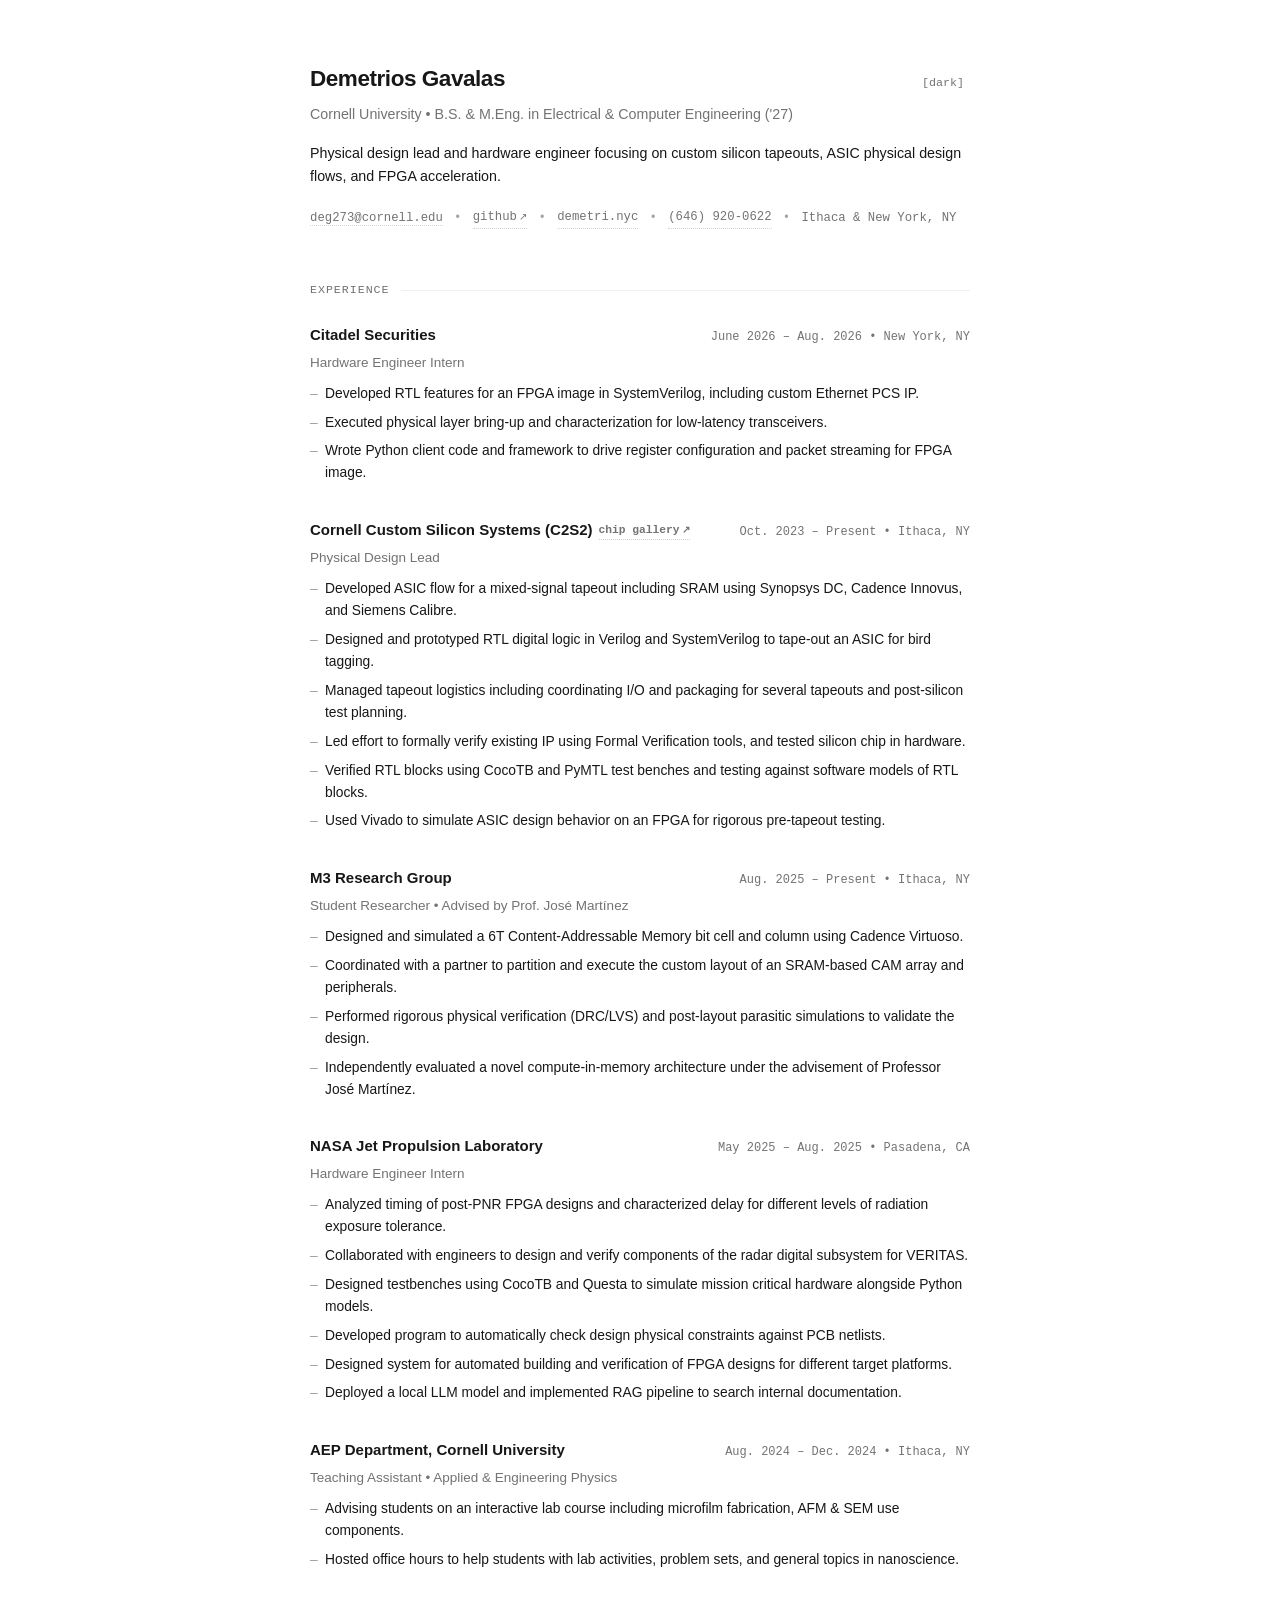
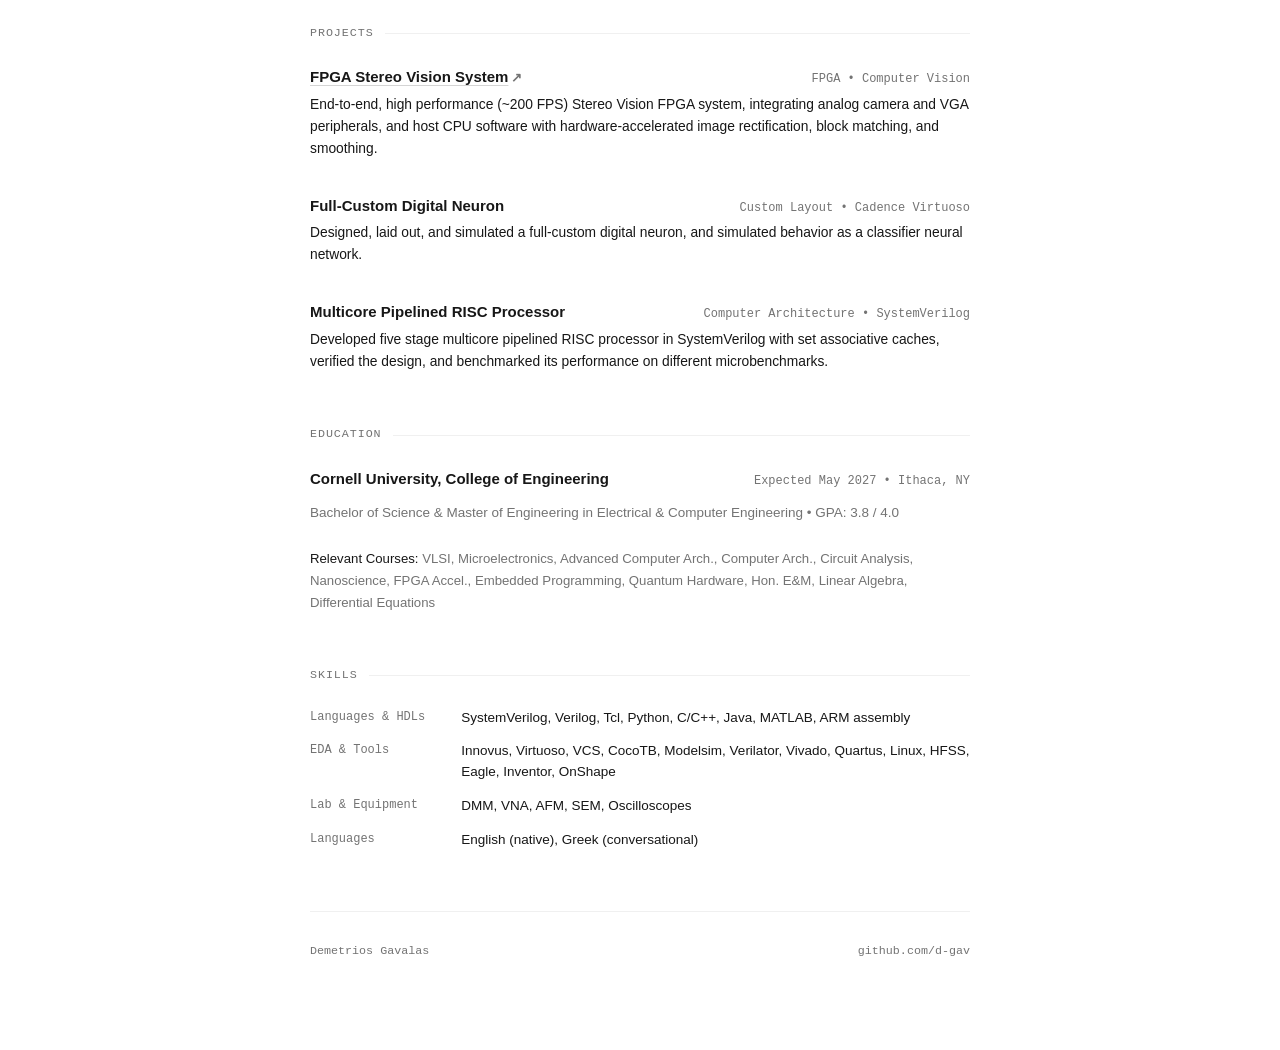
==== templates/index.html @ b9d3a718 "Move Zola configuration to repository root for Cloudflare Pages" ====
<!DOCTYPE html>
<html lang="en">
<head>
  <meta charset="UTF-8">
  <meta name="viewport" content="width=device-width, initial-scale=1.0">
  <title>Demetrios Gavalas</title>
  <meta name="description" content="Demetrios Gavalas — Electrical & Computer Engineering at Cornell University. Custom silicon tapeouts, ASIC physical design, and FPGA acceleration.">

  <!-- Open Graph -->
  <meta property="og:title" content="Demetrios Gavalas">
  <meta property="og:description" content="Electrical & Computer Engineering @ Cornell University. ASIC physical design, custom silicon, FPGA acceleration.">
  <meta property="og:url" content="{{ config.base_url }}">
  <meta property="og:type" content="website">

  <link rel="stylesheet" href="/style.css">

  <script>
    (function() {
      const s = localStorage.getItem('theme');
      const d = window.matchMedia('(prefers-color-scheme: dark)').matches;
      if (s === 'dark' || (!s && d)) {
        document.documentElement.setAttribute('data-theme', 'dark');
      } else {
        document.documentElement.setAttribute('data-theme', 'light');
      }
    })();
  </script>
</head>
<body>

  <main class="container">

    <!-- Header -->
    <header class="header">
      <div class="header-top">
        <h1 class="title">Demetrios Gavalas</h1>
        <button id="theme-toggle" class="theme-toggle" aria-label="Toggle theme">[theme]</button>
      </div>
      <p class="subtitle">Cornell University &bull; B.S. &amp; M.Eng. in Electrical &amp; Computer Engineering ('27)</p>
      <p class="bio">
        Physical design lead and hardware engineer focusing on custom silicon tapeouts, ASIC physical design flows, and FPGA acceleration.
      </p>

      <div class="contact-links">
        <button id="copy-email" class="copy-btn">deg273@cornell.edu</button><span id="copy-notice" class="copy-notice">copied</span>
        <span class="contact-sep">&bull;</span>
        <a href="https://github.com/d-gav" target="_blank" rel="noopener noreferrer">github<span class="ext-arrow">&nearr;</span></a>
        <span class="contact-sep">&bull;</span>
        <a href="https://demetri.nyc">demetri.nyc</a>
        <span class="contact-sep">&bull;</span>
        <a href="tel:6469200622">(646) 920-0622</a>
        <span class="contact-sep">&bull;</span>
        <span>Ithaca &amp; New York, NY</span>
      </div>
    </header>

    <!-- Experience -->
    <section id="experience">
      <h2 class="section-label">Experience</h2>

      <div class="entry-list">

        <!-- Citadel Securities -->
        <article class="entry">
          <div class="entry-header">
            <h3 class="entry-title">Citadel Securities</h3>
            <span class="entry-meta">June 2026 – Aug. 2026 &bull; New York, NY</span>
          </div>
          <div class="entry-role">Hardware Engineer Intern</div>
          <ul class="entry-bullets">
            <li>Developed RTL features for an FPGA image in SystemVerilog, including custom Ethernet PCS IP.</li>
            <li>Executed physical layer bring-up and characterization for low-latency transceivers.</li>
            <li>Wrote Python client code and framework to drive register configuration and packet streaming for FPGA image.</li>
          </ul>
        </article>

        <!-- C2S2 -->
        <article class="entry">
          <div class="entry-header">
            <h3 class="entry-title">
              Cornell Custom Silicon Systems (C2S2)
              <a href="https://www.c2s2.dev/chip-gallery" target="_blank" rel="noopener noreferrer" class="entry-link-chip">chip gallery<span class="ext-arrow">&nearr;</span></a>
            </h3>
            <span class="entry-meta">Oct. 2023 – Present &bull; Ithaca, NY</span>
          </div>
          <div class="entry-role">Physical Design Lead</div>
          <ul class="entry-bullets">
            <li>Developed ASIC flow for a mixed-signal tapeout including SRAM using Synopsys DC, Cadence Innovus, and Siemens Calibre.</li>
            <li>Designed and prototyped RTL digital logic in Verilog and SystemVerilog to tape-out an ASIC for bird tagging.</li>
            <li>Managed tapeout logistics including coordinating I/O and packaging for several tapeouts and post-silicon test planning.</li>
            <li>Led effort to formally verify existing IP using Formal Verification tools, and tested silicon chip in hardware.</li>
            <li>Verified RTL blocks using CocoTB and PyMTL test benches and testing against software models of RTL blocks.</li>
            <li>Used Vivado to simulate ASIC design behavior on an FPGA for rigorous pre-tapeout testing.</li>
          </ul>
        </article>

        <!-- M3 Research Group -->
        <article class="entry">
          <div class="entry-header">
            <h3 class="entry-title">M3 Research Group</h3>
            <span class="entry-meta">Aug. 2025 – Present &bull; Ithaca, NY</span>
          </div>
          <div class="entry-role">Student Researcher &bull; Advised by Prof. José Martínez</div>
          <ul class="entry-bullets">
            <li>Designed and simulated a 6T Content-Addressable Memory bit cell and column using Cadence Virtuoso.</li>
            <li>Coordinated with a partner to partition and execute the custom layout of an SRAM-based CAM array and peripherals.</li>
            <li>Performed rigorous physical verification (DRC/LVS) and post-layout parasitic simulations to validate the design.</li>
            <li>Independently evaluated a novel compute-in-memory architecture under the advisement of Professor José Martínez.</li>
          </ul>
        </article>

        <!-- NASA JPL -->
        <article class="entry">
          <div class="entry-header">
            <h3 class="entry-title">NASA Jet Propulsion Laboratory</h3>
            <span class="entry-meta">May 2025 – Aug. 2025 &bull; Pasadena, CA</span>
          </div>
          <div class="entry-role">Hardware Engineer Intern</div>
          <ul class="entry-bullets">
            <li>Analyzed timing of post-PNR FPGA designs and characterized delay for different levels of radiation exposure tolerance.</li>
            <li>Collaborated with engineers to design and verify components of the radar digital subsystem for VERITAS.</li>
            <li>Designed testbenches using CocoTB and Questa to simulate mission critical hardware alongside Python models.</li>
            <li>Developed program to automatically check design physical constraints against PCB netlists.</li>
            <li>Designed system for automated building and verification of FPGA designs for different target platforms.</li>
            <li>Deployed a local LLM model and implemented RAG pipeline to search internal documentation.</li>
          </ul>
        </article>

        <!-- Cornell AEP -->
        <article class="entry">
          <div class="entry-header">
            <h3 class="entry-title">AEP Department, Cornell University</h3>
            <span class="entry-meta">Aug. 2024 – Dec. 2024 &bull; Ithaca, NY</span>
          </div>
          <div class="entry-role">Teaching Assistant &bull; Applied &amp; Engineering Physics</div>
          <ul class="entry-bullets">
            <li>Advising students on an interactive lab course including microfilm fabrication, AFM &amp; SEM use components.</li>
            <li>Hosted office hours to help students with lab activities, problem sets, and general topics in nanoscience.</li>
          </ul>
        </article>

      </div>
    </section>

    <!-- Projects -->
    <section id="projects">
      <h2 class="section-label">Projects</h2>

      <div class="entry-list">

        <!-- FPGA Stereo Vision System -->
        <article class="entry">
          <div class="entry-header">
            <h3 class="entry-title">
              <a href="https://d-gav.github.io/stereo_vision/" target="_blank" rel="noopener noreferrer">FPGA Stereo Vision System<span class="ext-arrow">&nearr;</span></a>
            </h3>
            <span class="entry-meta">FPGA &bull; Computer Vision</span>
          </div>
          <p class="entry-desc">
            End-to-end, high performance (~200 FPS) Stereo Vision FPGA system, integrating analog camera and VGA peripherals, and host CPU software with hardware-accelerated image rectification, block matching, and smoothing.
          </p>
        </article>

        <!-- Full-Custom Digital Neuron -->
        <article class="entry">
          <div class="entry-header">
            <h3 class="entry-title">Full-Custom Digital Neuron</h3>
            <span class="entry-meta">Custom Layout &bull; Cadence Virtuoso</span>
          </div>
          <p class="entry-desc">
            Designed, laid out, and simulated a full-custom digital neuron, and simulated behavior as a classifier neural network.
          </p>
        </article>

        <!-- Multicore Pipelined RISC Processor -->
        <article class="entry">
          <div class="entry-header">
            <h3 class="entry-title">Multicore Pipelined RISC Processor</h3>
            <span class="entry-meta">Computer Architecture &bull; SystemVerilog</span>
          </div>
          <p class="entry-desc">
            Developed five stage multicore pipelined RISC processor in SystemVerilog with set associative caches, verified the design, and benchmarked its performance on different microbenchmarks.
          </p>
        </article>

      </div>
    </section>

    <!-- Education -->
    <section id="education">
      <h2 class="section-label">Education</h2>

      <div class="edu-item">
        <div class="entry-header">
          <h3 class="entry-title">Cornell University, College of Engineering</h3>
          <span class="entry-meta">Expected May 2027 &bull; Ithaca, NY</span>
        </div>
        <div class="entry-role">
          Bachelor of Science &amp; Master of Engineering in Electrical &amp; Computer Engineering
          &bull; GPA: 3.8 / 4.0
        </div>
        <div class="edu-courses">
          <strong>Relevant Courses:</strong> VLSI, Microelectronics, Advanced Computer Arch., Computer Arch., Circuit Analysis, Nanoscience, FPGA Accel., Embedded Programming, Quantum Hardware, Hon. E&amp;M, Linear Algebra, Differential Equations
        </div>
      </div>
    </section>

    <!-- Skills -->
    <section id="skills">
      <h2 class="section-label">Skills</h2>

      <div class="skills-grid">
        <div class="skill-row">
          <span class="skill-label">Languages &amp; HDLs</span>
          <span class="skill-items">SystemVerilog, Verilog, Tcl, Python, C/C++, Java, MATLAB, ARM assembly</span>
        </div>
        <div class="skill-row">
          <span class="skill-label">EDA &amp; Tools</span>
          <span class="skill-items">Innovus, Virtuoso, VCS, CocoTB, Modelsim, Verilator, Vivado, Quartus, Linux, HFSS, Eagle, Inventor, OnShape</span>
        </div>
        <div class="skill-row">
          <span class="skill-label">Lab &amp; Equipment</span>
          <span class="skill-items">DMM, VNA, AFM, SEM, Oscilloscopes</span>
        </div>
        <div class="skill-row">
          <span class="skill-label">Languages</span>
          <span class="skill-items">English (native), Greek (conversational)</span>
        </div>
      </div>
    </section>

    <!-- Footer -->
    <footer class="footer">
      <span>Demetrios Gavalas</span>
      <span><a href="https://github.com/d-gav">github.com/d-gav</a></span>
    </footer>

  </main>

  <script src="/script.js"></script>
</body>
</html>
---- style.css ----
/* ==========================================================================
   Minimal & Chill Portfolio Stylesheet - Demetrios Gavalas
   ========================================================================== */

:root {
  --font-sans: -apple-system, BlinkMacSystemFont, "Segoe UI", Roboto, Helvetica, Arial, sans-serif;
  --font-mono: ui-monospace, "SF Mono", Menlo, Monaco, Consolas, monospace;

  /* Light theme - warm, clean, paper-like minimalism */
  --bg: #ffffff;
  --text: #171717;
  --text-muted: #737373;
  --text-faint: #a3a3a3;
  --border: #f0f0f0;
  --border-strong: #e5e5e5;
  --link: #171717;
  --link-hover: #2563eb;
  --link-underline: #d4d4d4;
  --tag-bg: #f5f5f5;
  --tag-text: #525252;
}

[data-theme="dark"] {
  /* Dark theme - calm, soft obsidian / charcoal */
  --bg: #121214;
  --text: #ededed;
  --text-muted: #8e8e93;
  --text-faint: #52525b;
  --border: #222226;
  --border-strong: #2c2c31;
  --link: #ededed;
  --link-hover: #60a5fa;
  --link-underline: #3f3f46;
  --tag-bg: #1c1c20;
  --tag-text: #a1a1aa;
}

*, *::before, *::after {
  box-sizing: border-box;
  margin: 0;
  padding: 0;
}

html {
  scroll-behavior: smooth;
  font-size: 15px;
}

body {
  font-family: var(--font-sans);
  background-color: var(--bg);
  color: var(--text);
  line-height: 1.65;
  -webkit-font-smoothing: antialiased;
  -moz-osx-font-smoothing: grayscale;
  transition: background-color 0.2s ease, color 0.2s ease;
  padding: 4rem 1.5rem 6rem;
}

.container {
  max-width: 660px;
  margin: 0 auto;
}

/* Links */
a {
  color: var(--link);
  text-decoration: underline;
  text-decoration-color: var(--link-underline);
  text-underline-offset: 3px;
  transition: color 0.15s ease, text-decoration-color 0.15s ease;
}

a:hover {
  color: var(--link-hover);
  text-decoration-color: var(--link-hover);
}

.ext-arrow {
  display: inline-block;
  font-size: 0.85em;
  margin-left: 0.15rem;
  color: var(--text-muted);
  text-decoration: none;
  font-family: var(--font-mono);
}

a:hover .ext-arrow {
  color: var(--link-hover);
}

/* Header */
.header {
  margin-bottom: 3.5rem;
}

.header-top {
  display: flex;
  justify-content: space-between;
  align-items: baseline;
  gap: 1rem;
  margin-bottom: 0.4rem;
}

.title {
  font-size: 1.5rem;
  font-weight: 600;
  letter-spacing: -0.02em;
  color: var(--text);
}

.theme-toggle {
  background: none;
  border: none;
  font-family: var(--font-mono);
  font-size: 0.78rem;
  color: var(--text-muted);
  cursor: pointer;
  padding: 0.2rem 0.4rem;
  border-radius: 4px;
  transition: color 0.15s ease;
}

.theme-toggle:hover {
  color: var(--text);
}

.subtitle {
  font-size: 0.95rem;
  color: var(--text-muted);
  margin-bottom: 1rem;
}

.bio {
  font-size: 0.95rem;
  color: var(--text);
  line-height: 1.65;
  margin-bottom: 1.25rem;
}

.contact-links {
  display: flex;
  flex-wrap: wrap;
  align-items: center;
  gap: 0.35rem 0.75rem;
  font-family: var(--font-mono);
  font-size: 0.82rem;
  color: var(--text-muted);
}

.contact-links a {
  text-decoration: none;
  color: var(--text-muted);
  border-bottom: 1px dotted var(--link-underline);
}

.contact-links a:hover {
  color: var(--text);
  border-bottom-color: var(--text);
}

.contact-sep {
  color: var(--text-faint);
}

/* Copy notification */
.copy-btn {
  background: none;
  border: none;
  font-family: var(--font-mono);
  font-size: 0.82rem;
  color: var(--text-muted);
  cursor: pointer;
  border-bottom: 1px dotted var(--link-underline);
  padding: 0;
}

.copy-btn:hover {
  color: var(--text);
  border-bottom-color: var(--text);
}

.copy-notice {
  font-family: var(--font-mono);
  font-size: 0.75rem;
  color: #10b981;
  display: none;
  margin-left: 0.25rem;
}

.copy-notice.active {
  display: inline;
}

/* Sections */
section {
  margin-bottom: 3.5rem;
}

.section-label {
  font-family: var(--font-mono);
  font-size: 0.78rem;
  font-weight: 500;
  text-transform: uppercase;
  letter-spacing: 0.08em;
  color: var(--text-muted);
  margin-bottom: 1.5rem;
  display: flex;
  align-items: center;
  gap: 0.75rem;
}

.section-label::after {
  content: "";
  flex: 1;
  height: 1px;
  background-color: var(--border);
}

/* Experience & Projects List */
.entry-list {
  display: flex;
  flex-direction: column;
  gap: 2.25rem;
}

.entry-header {
  display: flex;
  justify-content: space-between;
  align-items: baseline;
  flex-wrap: wrap;
  gap: 0.35rem 1rem;
  margin-bottom: 0.25rem;
}

.entry-title {
  font-size: 1rem;
  font-weight: 600;
  color: var(--text);
  display: inline-flex;
  align-items: center;
  gap: 0.4rem;
}

.entry-title a {
  font-weight: 600;
}

.entry-link-chip {
  font-family: var(--font-mono);
  font-size: 0.75rem;
  font-weight: normal;
  color: var(--text-muted);
  text-decoration: none;
  border-bottom: 1px dotted var(--link-underline);
}

.entry-link-chip:hover {
  color: var(--link-hover);
  border-bottom-color: var(--link-hover);
}

.entry-meta {
  font-family: var(--font-mono);
  font-size: 0.8rem;
  color: var(--text-muted);
  white-space: nowrap;
}

.entry-role {
  font-size: 0.9rem;
  color: var(--text-muted);
  margin-bottom: 0.6rem;
}

.entry-bullets {
  list-style: none;
  display: flex;
  flex-direction: column;
  gap: 0.45rem;
}

.entry-bullets li {
  position: relative;
  padding-left: 1rem;
  font-size: 0.92rem;
  color: var(--text);
  line-height: 1.6;
}

.entry-bullets li::before {
  content: "–";
  position: absolute;
  left: 0;
  color: var(--text-faint);
}

.entry-desc {
  font-size: 0.92rem;
  color: var(--text);
  line-height: 1.6;
}

.entry-tech {
  margin-top: 0.6rem;
  font-family: var(--font-mono);
  font-size: 0.78rem;
  color: var(--text-muted);
}

/* Education */
.edu-item {
  display: flex;
  flex-direction: column;
  gap: 0.4rem;
}

.edu-courses {
  margin-top: 0.6rem;
  font-size: 0.88rem;
  color: var(--text-muted);
  line-height: 1.65;
}

.edu-courses strong {
  color: var(--text);
  font-weight: 500;
}

/* Skills Key-Value */
.skills-grid {
  display: flex;
  flex-direction: column;
  gap: 0.85rem;
}

.skill-row {
  display: grid;
  grid-template-columns: 140px 1fr;
  gap: 0.75rem;
  font-size: 0.9rem;
  line-height: 1.55;
}

.skill-label {
  font-family: var(--font-mono);
  font-size: 0.8rem;
  color: var(--text-muted);
}

.skill-items {
  color: var(--text);
}

/* Footer */
.footer {
  margin-top: 4rem;
  padding-top: 2rem;
  border-top: 1px solid var(--border);
  display: flex;
  justify-content: space-between;
  align-items: center;
  flex-wrap: wrap;
  gap: 0.75rem;
  font-family: var(--font-mono);
  font-size: 0.78rem;
  color: var(--text-muted);
}

.footer a {
  color: var(--text-muted);
  text-decoration: none;
}

.footer a:hover {
  color: var(--text);
}

/* Print Clean */
@media print {
  body {
    background: #fff !important;
    color: #000 !important;
    padding: 0 !important;
    font-size: 10pt;
  }
  .theme-toggle, .copy-notice {
    display: none !important;
  }
  .section-label::after {
    background-color: #ccc !important;
  }
  a {
    color: #000 !important;
    text-decoration: none !important;
  }
}

/* Mobile */
@media (max-width: 560px) {
  body {
    padding: 2.5rem 1.25rem 4rem;
  }

  .header-top {
    flex-direction: row;
  }

  .entry-header {
    flex-direction: column;
    gap: 0.15rem;
  }

  .entry-meta {
    white-space: normal;
  }

  .skill-row {
    grid-template-columns: 1fr;
    gap: 0.2rem;
  }
}
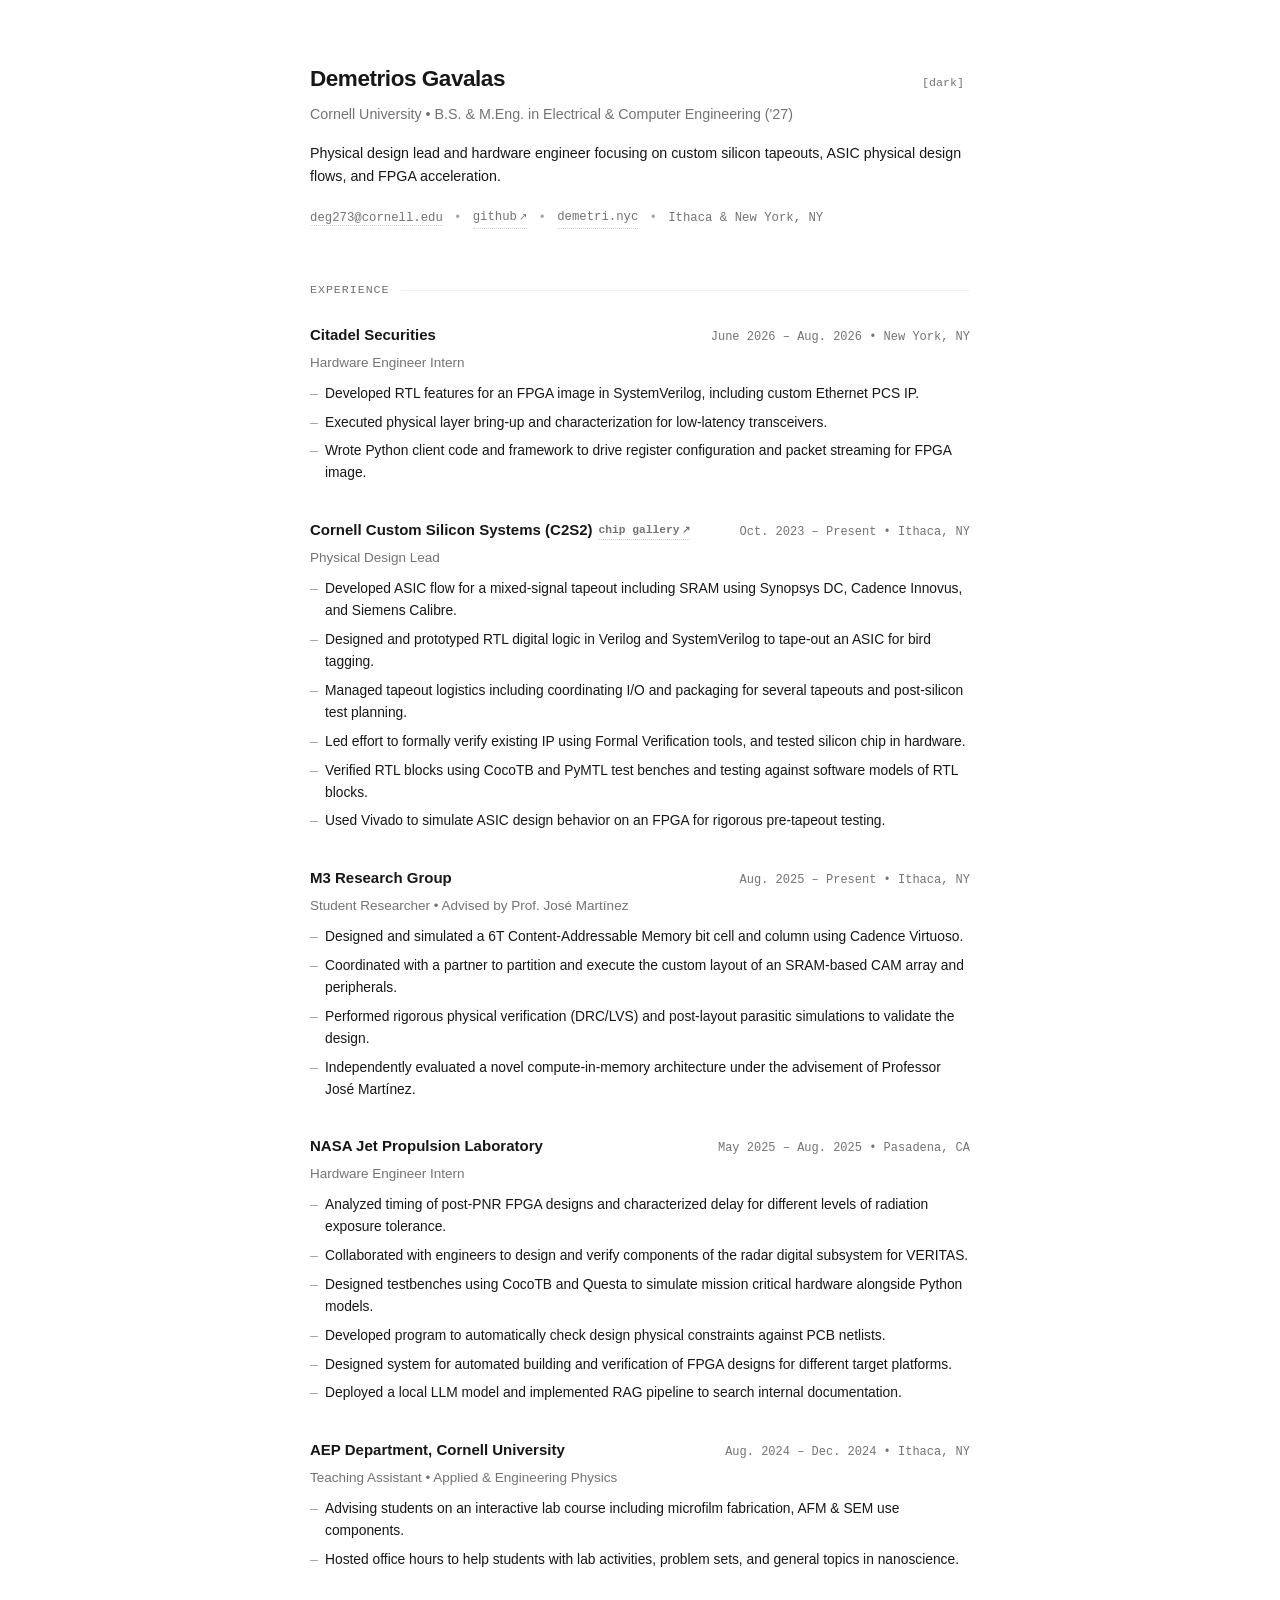
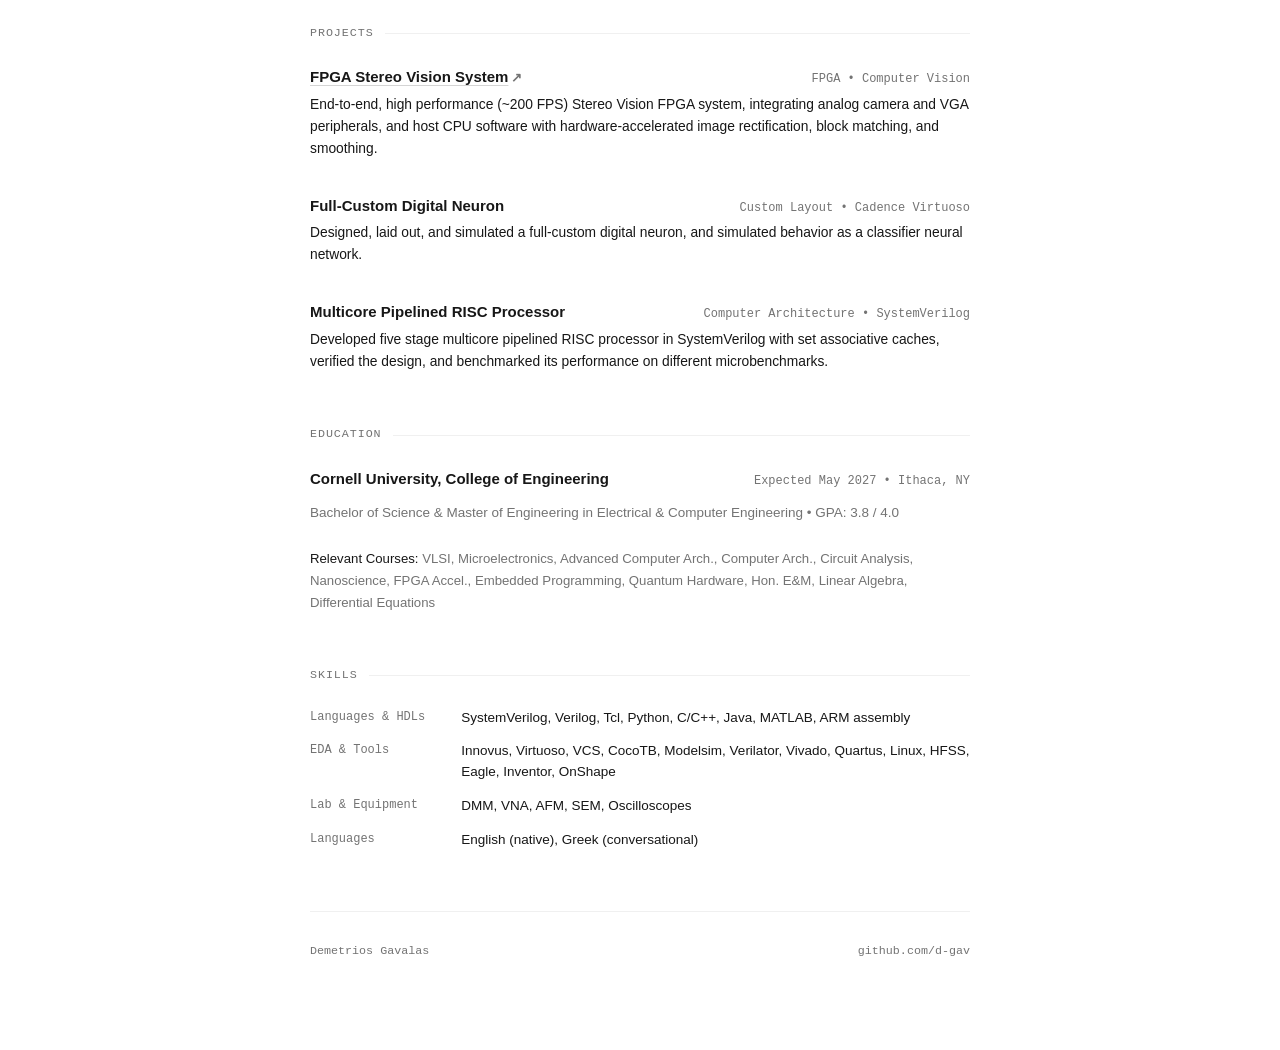
==== commit ea76fa2d: "Remove phone number from header" ====
--- a/templates/index.html
+++ b/templates/index.html
@@ -48,8 +48,6 @@
         <span class="contact-sep">&bull;</span>
         <a href="https://demetri.nyc">demetri.nyc</a>
         <span class="contact-sep">&bull;</span>
-        <a href="tel:6469200622">(646) 920-0622</a>
-        <span class="contact-sep">&bull;</span>
         <span>Ithaca &amp; New York, NY</span>
       </div>
     </header>
